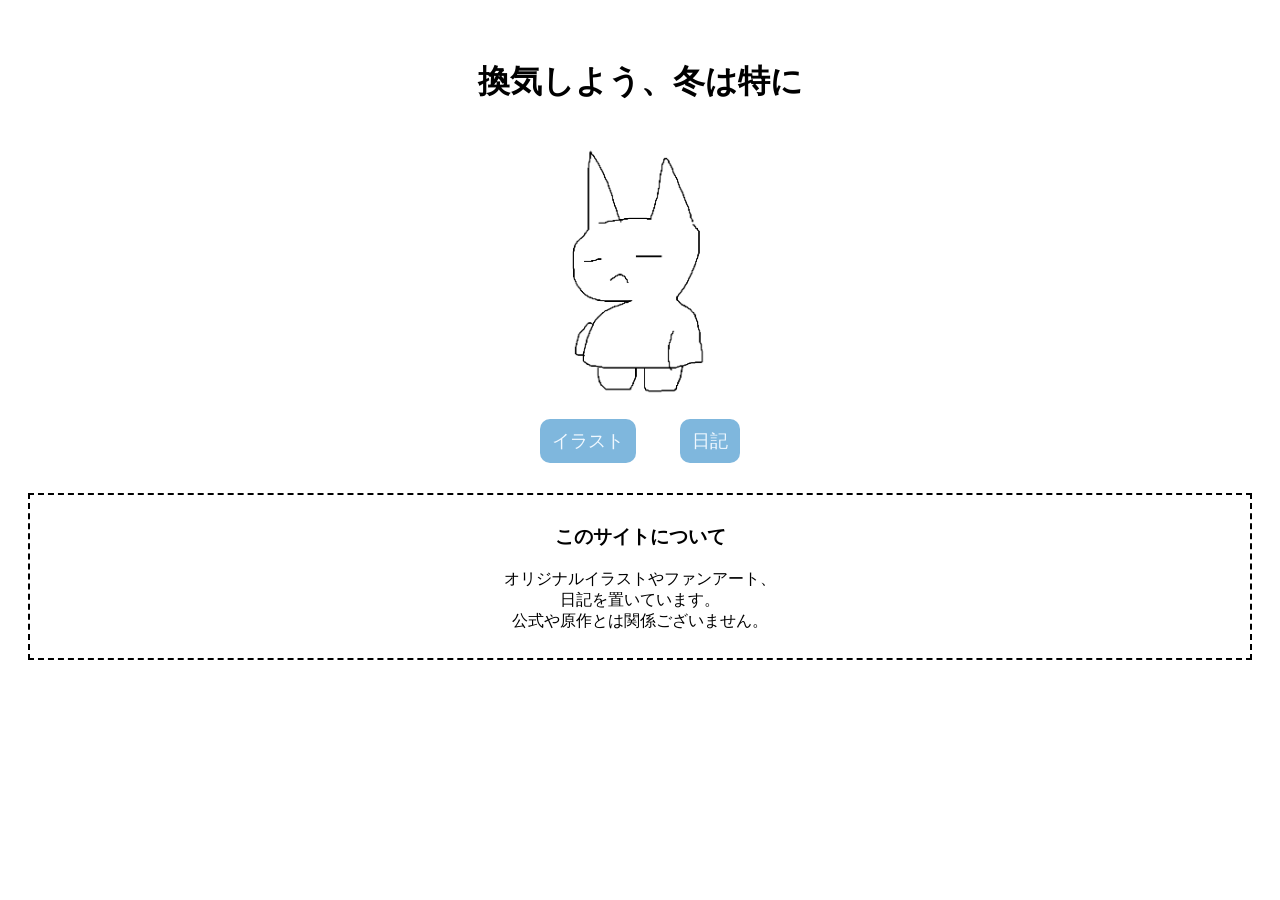
==== index.html @ 259bd477 "first commit" ====
<!DOCTYPE html>
<html lang="ja">
<head>
    <meta charset="UTF-8">
    <meta name="viewport" content="width=device-width, initial-scale=1.0">
    <title>トップページ</title>
    <link rel="stylesheet" href="style.css">
</head>
<body>
    <div class="top">
        <h1>換気しよう、冬は特に</h1>
        <img class="top-e" src="image/タイトルなし44.png">
        <div class="nabi">
             <a class="nabi-link" href="e.html">イラスト</a>
             <a class="nabi-link" href="log-top.html">日記</a>
        </div>
        <div class="about">
            <h3>このサイトについて</h3>
            <p>オリジナルイラストやファンアート、<br>日記を置いています。<br>公式や原作とは関係ございません。</p>
        </div>
    </div>
</body>
</html>
---- style.css ----
.top {
    text-align: center;
    margin-top: 60px;
}

.top-e {
    width: 280px;
}

.nabi {
    margin-top: 20px;
}

.nabi-link {
    margin: 20px;
    font-size: large;
    color: aliceblue;
    text-decoration: none;
    border-radius: 10px;
    background-color: rgb(127, 183, 221);
    padding: 12px;
    cursor: pointer;
}

.about {
    margin: 40px 20px;
    padding: 10px;
    border: dashed 2px;
}
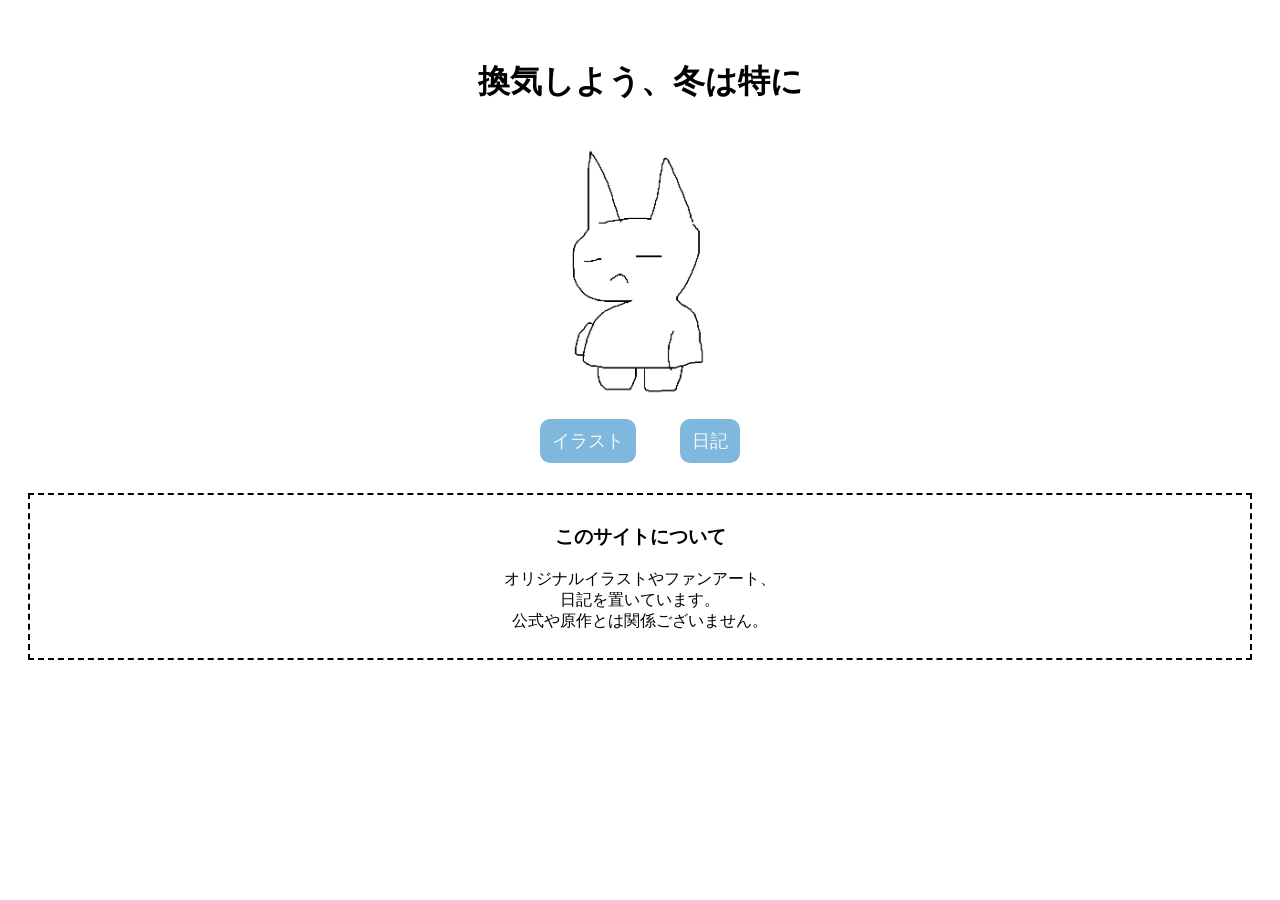
==== commit 3aa9099f: "pngをwebpにした" ====
--- a/index.html
+++ b/index.html
@@ -9,7 +9,7 @@
 <body>
     <div class="top">
         <h1>換気しよう、冬は特に</h1>
-        <img class="top-e" src="image/タイトルなし44.png">
+        <img class="top-e" src="image/タイトルなし44.webp">
         <div class="nabi">
              <a class="nabi-link" href="e.html">イラスト</a>
              <a class="nabi-link" href="log-top.html">日記</a>
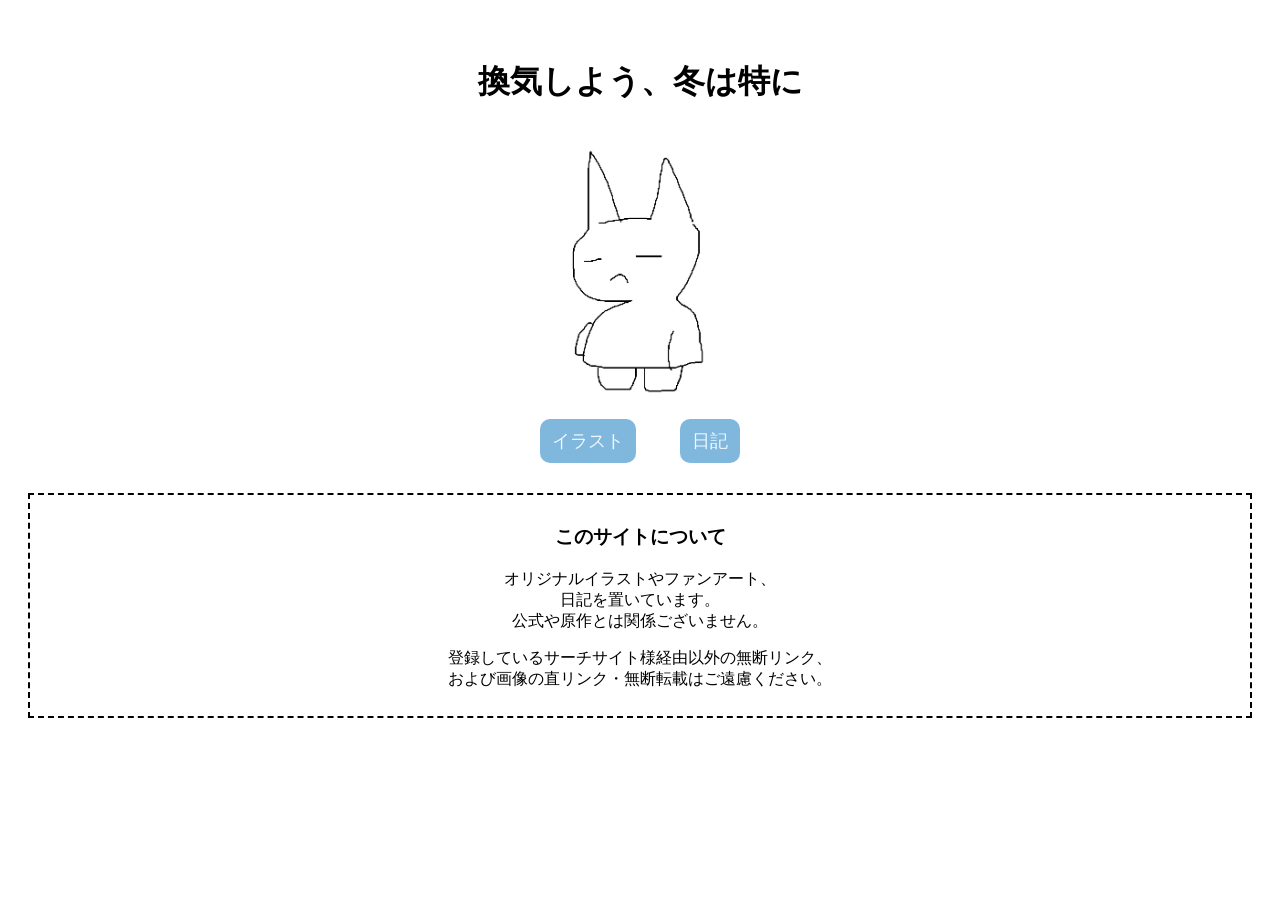
==== commit 04cc80e3: "注意書き" ====
--- a/index.html
+++ b/index.html
@@ -5,6 +5,7 @@
     <meta name="viewport" content="width=device-width, initial-scale=1.0">
     <title>トップページ</title>
     <link rel="stylesheet" href="style.css">
+    <meta name="robots" content="noindex">
 </head>
 <body>
     <div class="top">
@@ -17,6 +18,7 @@
         <div class="about">
             <h3>このサイトについて</h3>
             <p>オリジナルイラストやファンアート、<br>日記を置いています。<br>公式や原作とは関係ございません。</p>
+            <p>登録しているサーチサイト様経由以外の無断リンク、<br>および画像の直リンク・無断転載はご遠慮ください。</p>
         </div>
     </div>
 </body>
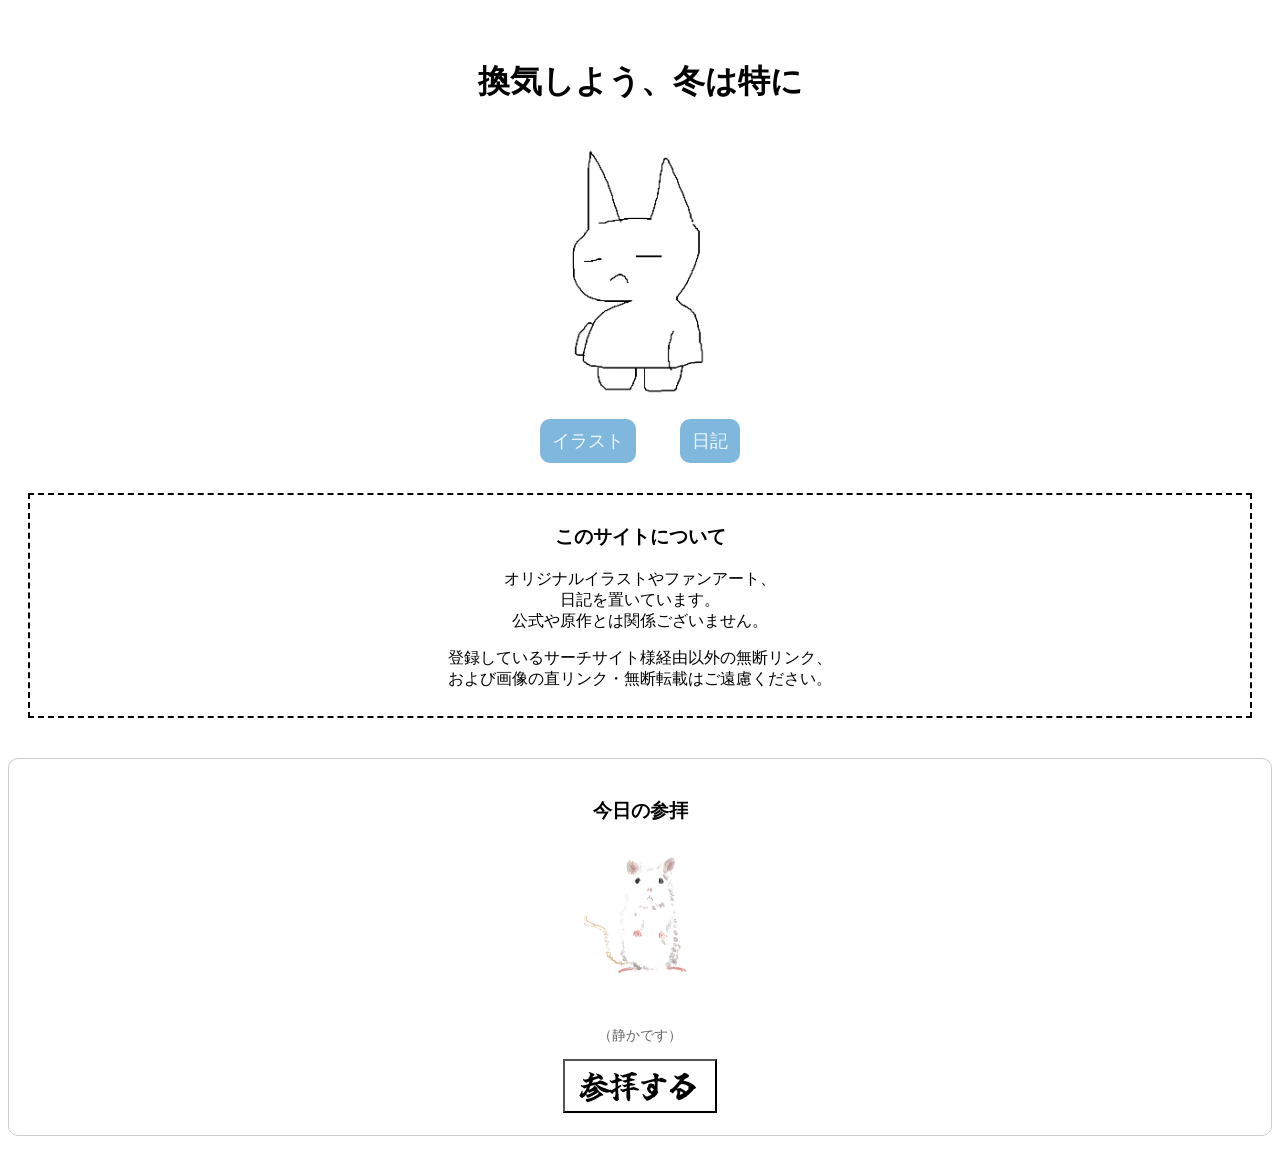
==== commit 24b0ed90: "参拝機能を追加" ====
--- a/index.html
+++ b/index.html
@@ -20,6 +20,14 @@
             <p>オリジナルイラストやファンアート、<br>日記を置いています。<br>公式や原作とは関係ございません。</p>
             <p>登録しているサーチサイト様経由以外の無断リンク、<br>および画像の直リンク・無断転載はご遠慮ください。</p>
         </div>
+
+        <div id="worship-section" class="worship-area">
+            <h3>今日の参拝</h3>
+            <img src="image/itizi/2026-10/ファンシーラット.webp" alt="マスコット" class="worship-mascot">
+            <p id="worship-status" class="worship-message">（静かです）</p>
+            <button id="worship-button" class="worship-btn"><img src="image/参拝ボタン.webp" alt="参拝する"></button>
+        </div>
     </div>
+    <script src="top.js"></script>
 </body>
 </html>
--- a/style.css
+++ b/style.css
@@ -26,4 +26,57 @@
     margin: 40px 20px;
     padding: 10px;
     border: dashed 2px;
+}
+
+
+/* 参拝コーナーのスタイル */
+.worship-area {
+  border: 1px solid #ccc;
+  padding: 20px;
+  text-align: center;
+  margin: 20px 0;
+  border-radius: 10px;
+}
+.worship-mascot {
+  max-width: 150px; /* 絵のサイズ調整 */
+  height: auto;
+  margin-bottom: 15px;
+}
+.worship-message {
+  font-size: 0.9em;
+  color: #666;
+}
+/* CSS */
+
+/* 画像ボタン自体のスタイル */
+.worship-btn {
+  background: none;       /* 背景を透明に */
+  padding: 0;             /* 余白を消す */
+  cursor: pointer;        /* マウスカーソルを指の形に */
+  outline: none;         /* クリック時の青い枠線を消す（必要に応じて） */
+  transition: opacity 0.2s; /* ホバー時の動きを滑らかに */
+}
+
+/* ボタンの中の画像のスタイル */
+.worship-btn img {
+  max-width: 150px;       /* ボタンの横幅を調整（お好みで） */
+  height: auto;           /* 縦横比を維持 */
+  display: block;         /* 下の隙間を消す */
+}
+
+/* マウスを乗せたとき（ホバー）の演出 */
+.worship-image-btn:hover {
+  opacity: 0.8;           /* 少し透明にする */
+}
+
+/* クリックした瞬間（アクティブ）の演出 */
+.worship-image-btn:active {
+  transform: translateY(1px); /* 少し下に沈ませる */
+}
+
+/* ★「本日参拝済み」になったとき（無効化）のスタイル */
+.worship-image-btn:disabled {
+  cursor: not-allowed;    /* 禁止マークのカーソルに */
+  opacity: 0.5;           /* 薄くする */
+  filter: grayscale(100%); /* 白黒にする（お好みで） */
 }
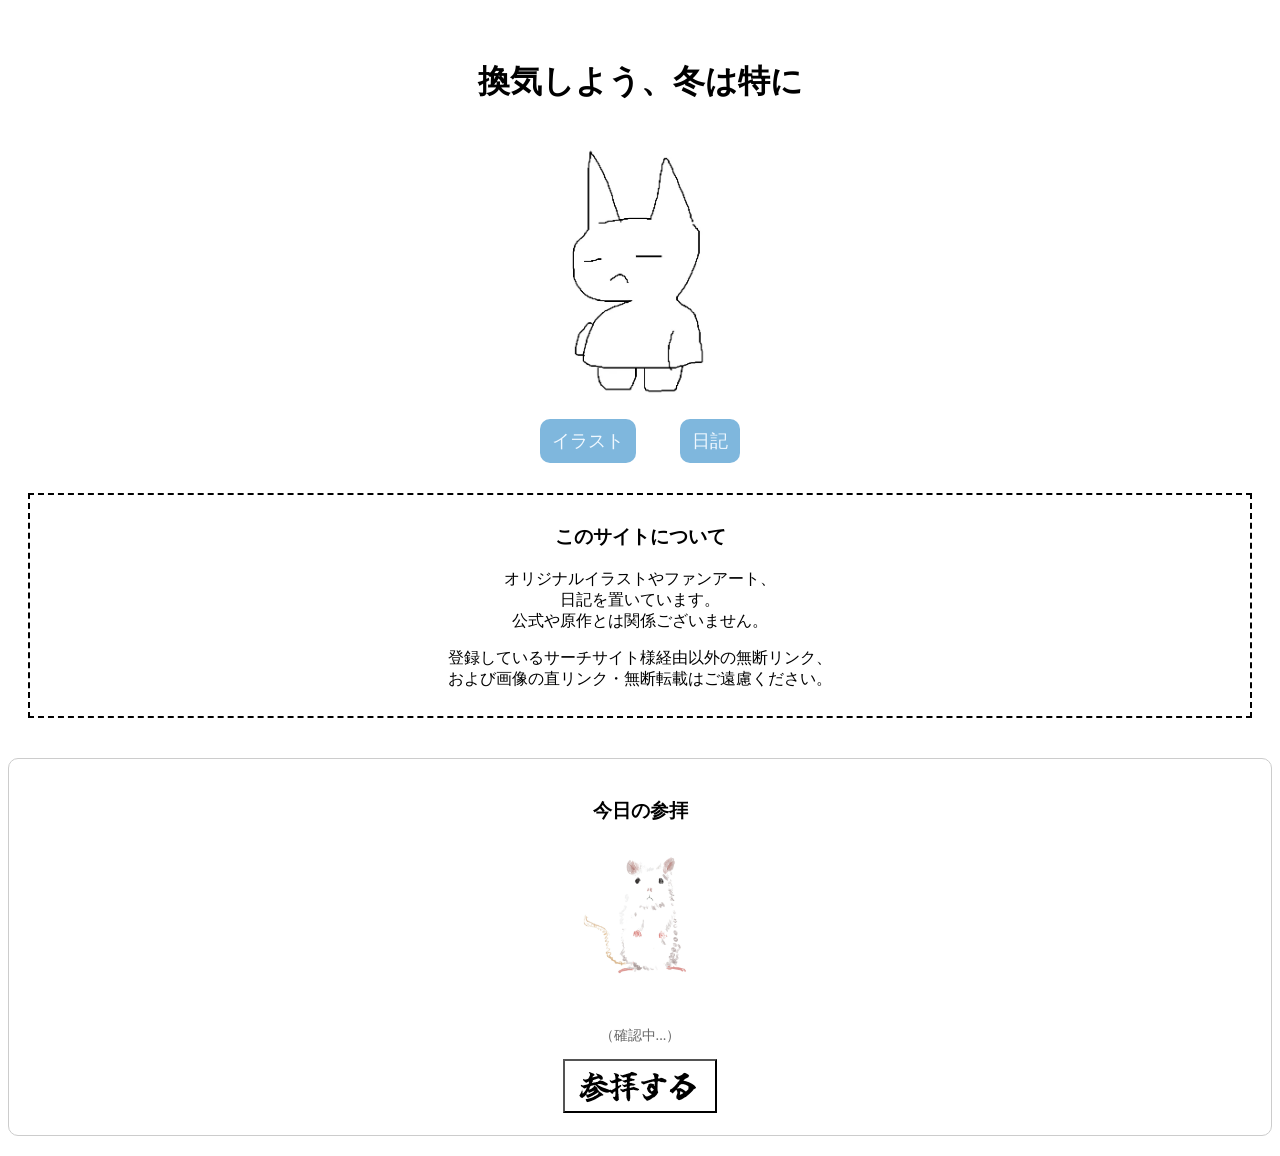
==== commit 9cfa7fbf: "確認中" ====
--- a/index.html
+++ b/index.html
@@ -24,7 +24,7 @@
         <div id="worship-section" class="worship-area">
             <h3>今日の参拝</h3>
             <img src="image/itizi/2026-10/ファンシーラット.webp" alt="マスコット" class="worship-mascot">
-            <p id="worship-status" class="worship-message">（静かです）</p>
+            <p id="worship-status" class="worship-message">（確認中...）</p>
             <button id="worship-button" class="worship-btn"><img src="image/参拝ボタン.webp" alt="参拝する"></button>
         </div>
     </div>
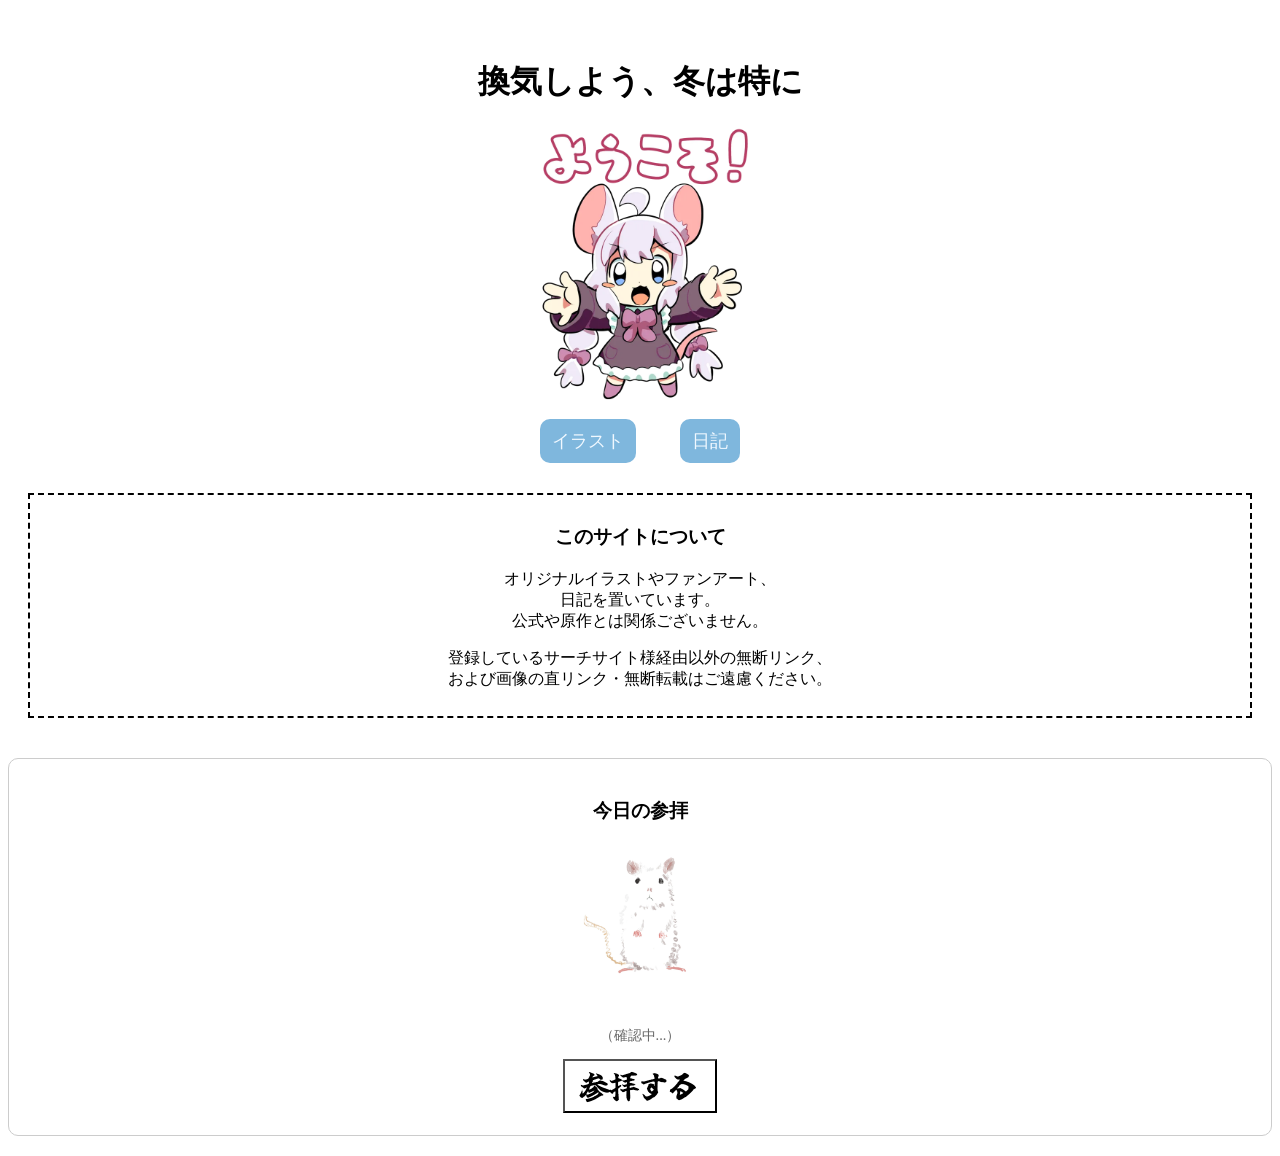
==== commit f75cb2f0: "イラスト差し替え" ====
--- a/index.html
+++ b/index.html
@@ -10,7 +10,7 @@
 <body>
     <div class="top">
         <h1>換気しよう、冬は特に</h1>
-        <img class="top-e" src="image/タイトルなし44.webp">
+        <img class="top-e" src="image/ようこそ.webp" alt="ようこそ">
         <div class="nabi">
              <a class="nabi-link" href="e.html">イラスト</a>
              <a class="nabi-link" href="log-top.html">日記</a>
